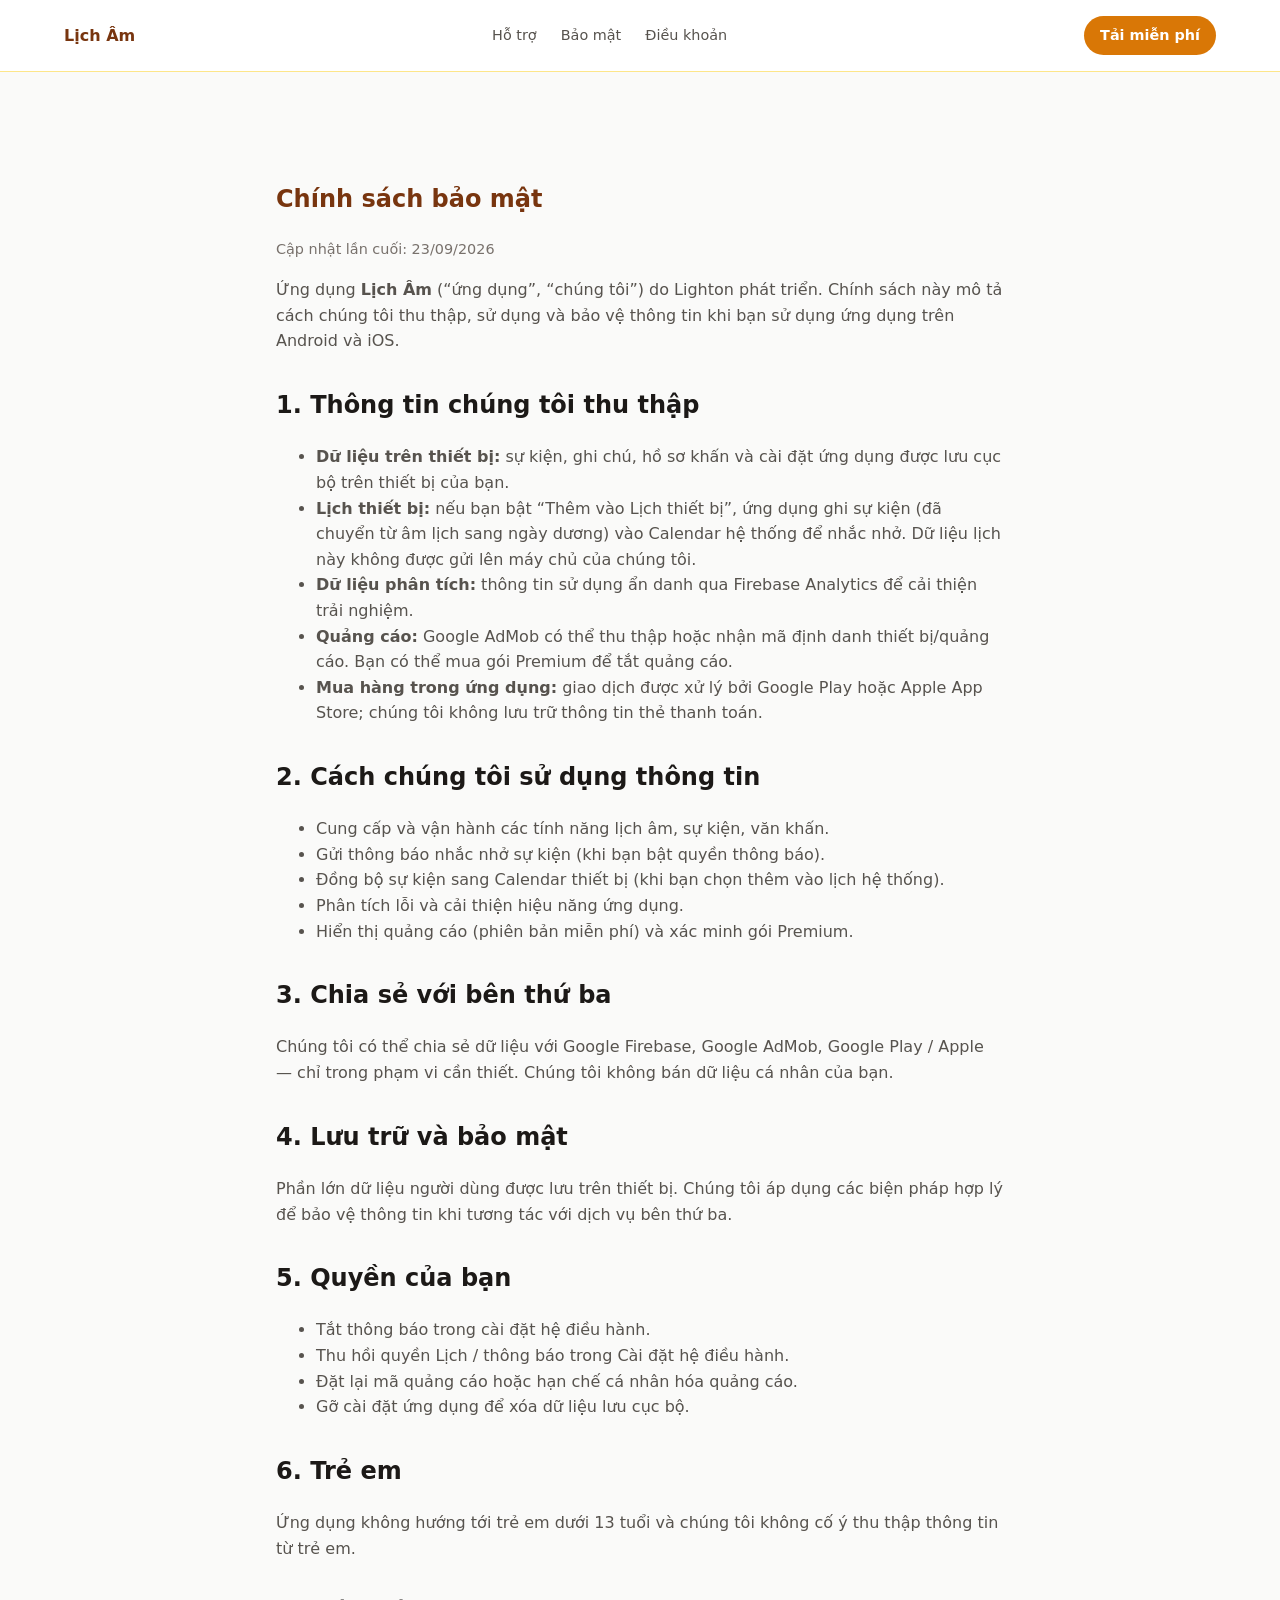
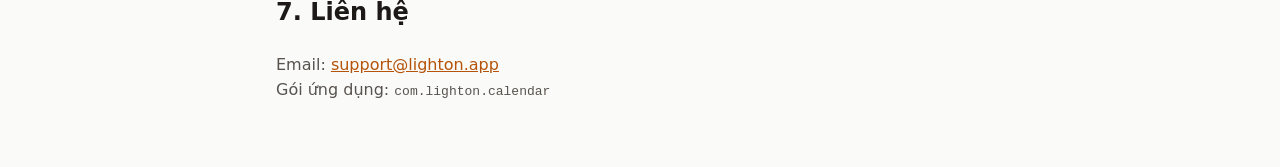
==== privacy/index.html @ c1385bf2 "Initial commit: Lịch Âm site with app-ads.txt at root Co-authored-by: Cursor <cursoragent@cursor.com" ====
<!DOCTYPE html>
<html lang="vi">
<head>
  <meta charset="utf-8">
  <meta name="viewport" content="width=device-width, initial-scale=1">
  <title>Chính sách bảo mật — Lịch Âm</title>
  <meta name="description" content="Chính sách bảo mật của ứng dụng Lịch Âm (com.lighton.calendar).">
  <link rel="icon" href="../icon.png?v=2" type="image/png">
  <link rel="apple-touch-icon" href="../icon.png?v=2">
  <link rel="stylesheet" href="../styles.css">
</head>
<body>
  <header class="header">
    <nav class="wrap nav">
      <a class="brand" href="../">Lịch Âm</a>
      <div class="nav-links">
        <a href="../support/">Hỗ trợ</a>
        <a href="../privacy/">Bảo mật</a>
        <a href="../terms/">Điều khoản</a>
      </div>
      <a class="btn" href="../#download">Tải miễn phí</a>
    </nav>
  </header>
  <article>
    <h1>Chính sách bảo mật</h1>
    <p class="date">Cập nhật lần cuối: 23/09/2026</p>
    <p>Ứng dụng <strong>Lịch Âm</strong> (“ứng dụng”, “chúng tôi”) do Lighton phát triển. Chính sách này mô tả cách chúng tôi thu thập, sử dụng và bảo vệ thông tin khi bạn sử dụng ứng dụng trên Android và iOS.</p>
    <h2>1. Thông tin chúng tôi thu thập</h2>
    <ul>
      <li><strong>Dữ liệu trên thiết bị:</strong> sự kiện, ghi chú, hồ sơ khấn và cài đặt ứng dụng được lưu cục bộ trên thiết bị của bạn.</li>
      <li><strong>Lịch thiết bị:</strong> nếu bạn bật “Thêm vào Lịch thiết bị”, ứng dụng ghi sự kiện (đã chuyển từ âm lịch sang ngày dương) vào Calendar hệ thống để nhắc nhở. Dữ liệu lịch này không được gửi lên máy chủ của chúng tôi.</li>
      <li><strong>Dữ liệu phân tích:</strong> thông tin sử dụng ẩn danh qua Firebase Analytics để cải thiện trải nghiệm.</li>
      <li><strong>Quảng cáo:</strong> Google AdMob có thể thu thập hoặc nhận mã định danh thiết bị/quảng cáo. Bạn có thể mua gói Premium để tắt quảng cáo.</li>
      <li><strong>Mua hàng trong ứng dụng:</strong> giao dịch được xử lý bởi Google Play hoặc Apple App Store; chúng tôi không lưu trữ thông tin thẻ thanh toán.</li>
    </ul>
    <h2>2. Cách chúng tôi sử dụng thông tin</h2>
    <ul>
      <li>Cung cấp và vận hành các tính năng lịch âm, sự kiện, văn khấn.</li>
      <li>Gửi thông báo nhắc nhở sự kiện (khi bạn bật quyền thông báo).</li>
      <li>Đồng bộ sự kiện sang Calendar thiết bị (khi bạn chọn thêm vào lịch hệ thống).</li>
      <li>Phân tích lỗi và cải thiện hiệu năng ứng dụng.</li>
      <li>Hiển thị quảng cáo (phiên bản miễn phí) và xác minh gói Premium.</li>
    </ul>
    <h2>3. Chia sẻ với bên thứ ba</h2>
    <p>Chúng tôi có thể chia sẻ dữ liệu với Google Firebase, Google AdMob, Google Play / Apple — chỉ trong phạm vi cần thiết. Chúng tôi không bán dữ liệu cá nhân của bạn.</p>
    <h2>4. Lưu trữ và bảo mật</h2>
    <p>Phần lớn dữ liệu người dùng được lưu trên thiết bị. Chúng tôi áp dụng các biện pháp hợp lý để bảo vệ thông tin khi tương tác với dịch vụ bên thứ ba.</p>
    <h2>5. Quyền của bạn</h2>
    <ul>
      <li>Tắt thông báo trong cài đặt hệ điều hành.</li>
      <li>Thu hồi quyền Lịch / thông báo trong Cài đặt hệ điều hành.</li>
      <li>Đặt lại mã quảng cáo hoặc hạn chế cá nhân hóa quảng cáo.</li>
      <li>Gỡ cài đặt ứng dụng để xóa dữ liệu lưu cục bộ.</li>
    </ul>
    <h2>6. Trẻ em</h2>
    <p>Ứng dụng không hướng tới trẻ em dưới 13 tuổi và chúng tôi không cố ý thu thập thông tin từ trẻ em.</p>
    <h2>7. Liên hệ</h2>
    <p>Email: <a href="mailto:support@lighton.app">support@lighton.app</a><br>Gói ứng dụng: <code>com.lighton.calendar</code></p>
  </article>
</body>
</html>
---- styles.css ----
:root {
  --amber-50: #fffbeb;
  --amber-100: #fef3c7;
  --amber-600: #d97706;
  --amber-700: #b45309;
  --amber-800: #92400e;
  --amber-900: #78350f;
  --red-600: #dc2626;
  --red-700: #b91c1c;
  --stone-50: #fafaf9;
  --stone-200: #e7e5e4;
  --stone-400: #a8a29e;
  --stone-500: #78716c;
  --stone-600: #57534e;
  --stone-800: #292524;
  --stone-900: #1c1917;
}

* { box-sizing: border-box; }
html, body { margin: 0; }
body {
  min-height: 100vh;
  background: var(--stone-50);
  color: var(--stone-900);
  font-family: ui-sans-serif, system-ui, -apple-system, sans-serif;
  line-height: 1.6;
}

a { color: inherit; }
.wrap { max-width: 72rem; margin: 0 auto; padding: 0 1.25rem; }
.header {
  position: sticky;
  top: 0;
  z-index: 20;
  background: rgba(255,255,255,.92);
  border-bottom: 1px solid #fde68a;
  backdrop-filter: blur(10px);
}
.nav { display: flex; align-items: center; justify-content: space-between; padding: 1rem 0; }
.brand { display: flex; align-items: center; gap: .75rem; font-weight: 600; color: var(--amber-900); text-decoration: none; }
.nav-links { display: none; gap: 1.5rem; font-size: .9rem; color: var(--stone-600); }
.nav-links a { text-decoration: none; }
.nav-links a:hover { color: var(--amber-700); }
.btn {
  display: inline-block; border-radius: 999px; padding: .5rem 1rem;
  background: var(--amber-600); color: #fff; text-decoration: none; font-weight: 600; font-size: .9rem;
}
.hero {
  background: linear-gradient(180deg, var(--amber-50), #fff 50%, var(--stone-50));
  padding: 4.5rem 0 3rem;
}
.hero h1 { font-size: clamp(2rem, 4vw, 3rem); line-height: 1.15; margin: 1rem 0; }
.muted { color: var(--stone-600); }
.badge {
  display: inline-block; background: var(--amber-100); color: var(--amber-800);
  border-radius: 999px; padding: .2rem .75rem; font-size: .75rem; font-weight: 700; letter-spacing: .04em;
}
.row { display: grid; gap: 2rem; }
@media (min-width: 800px) {
  .row.two { grid-template-columns: 1fr 1fr; align-items: center; }
  .nav-links { display: flex; }
}
.card { background: #fff; border: 1px solid var(--stone-200); border-radius: 1rem; padding: 1.25rem; }
.grid3 { display: grid; gap: 1rem; }
@media (min-width: 800px) { .grid3 { grid-template-columns: repeat(3, 1fr); } }
.cta { background: linear-gradient(90deg, var(--amber-700), var(--red-700)); color: #fff; padding: 3.5rem 0; text-align: center; }
.cta a { background: #fff; color: var(--amber-800); }
.footer { border-top: 1px solid var(--stone-200); background: #fff; padding: 2.5rem 0; }
.footer-grid { display: grid; gap: 2rem; }
@media (min-width: 800px) { .footer-grid { grid-template-columns: 1fr 1fr 1fr; } }
.footer a { color: var(--stone-600); text-decoration: none; }
.footer a:hover { color: var(--amber-700); }
article { max-width: 48rem; margin: 0 auto; padding: 5.5rem 1.25rem 3rem; color: var(--stone-600); }
article h1 { color: var(--amber-900); }
article h2 { color: var(--stone-900); margin-top: 2rem; }
article a { color: var(--amber-700); }
.date { color: var(--stone-500); font-size: .9rem; }
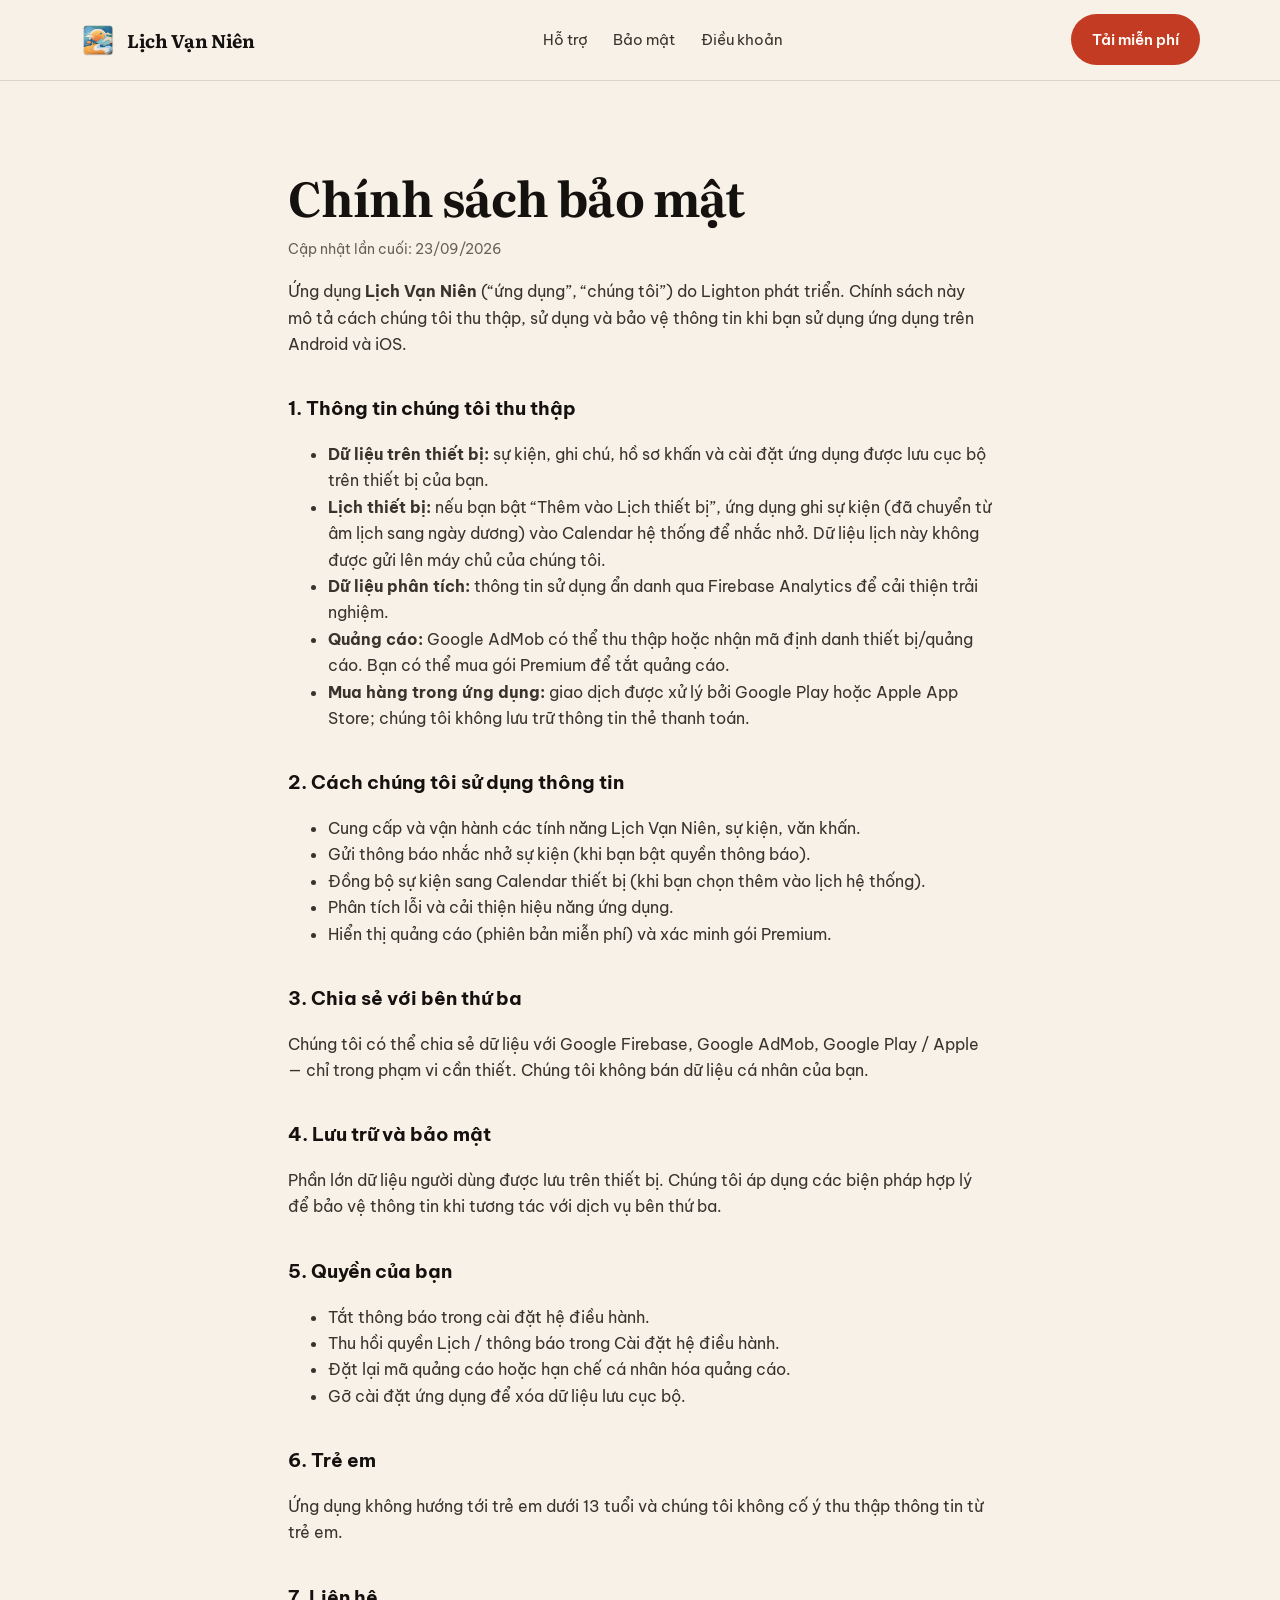
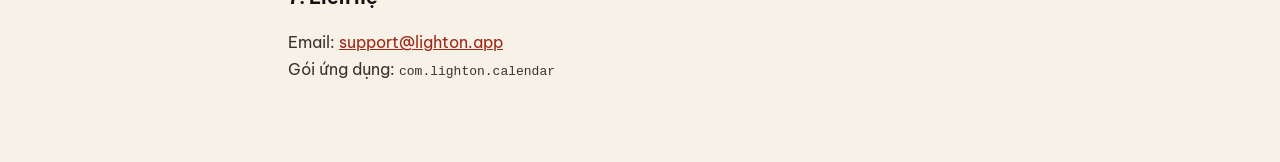
==== commit 591a1942: "Update marketing and support pages for Lịch Vạn Niên. Co-authored-by: Cursor <cursoragent@cursor.com" ====
--- a/privacy/index.html
+++ b/privacy/index.html
@@ -3,16 +3,19 @@
 <head>
   <meta charset="utf-8">
   <meta name="viewport" content="width=device-width, initial-scale=1">
-  <title>Chính sách bảo mật — Lịch Âm</title>
-  <meta name="description" content="Chính sách bảo mật của ứng dụng Lịch Âm (com.lighton.calendar).">
+  <title>Chính sách bảo mật — Lịch Vạn Niên</title>
+  <meta name="description" content="Chính sách bảo mật của ứng dụng Lịch Vạn Niên (com.lighton.calendar).">
   <link rel="icon" href="../icon.png?v=2" type="image/png">
   <link rel="apple-touch-icon" href="../icon.png?v=2">
   <link rel="stylesheet" href="../styles.css">
 </head>
 <body>
-  <header class="header">
+  <header class="site-header">
     <nav class="wrap nav">
-      <a class="brand" href="../">Lịch Âm</a>
+      <a class="brand" href="../">
+        <img src="../icon.png" alt="" width="36" height="36">
+        Lịch Vạn Niên
+      </a>
       <div class="nav-links">
         <a href="../support/">Hỗ trợ</a>
         <a href="../privacy/">Bảo mật</a>
@@ -21,10 +24,10 @@
       <a class="btn" href="../#download">Tải miễn phí</a>
     </nav>
   </header>
-  <article>
+  <article class="page">
     <h1>Chính sách bảo mật</h1>
     <p class="date">Cập nhật lần cuối: 23/09/2026</p>
-    <p>Ứng dụng <strong>Lịch Âm</strong> (“ứng dụng”, “chúng tôi”) do Lighton phát triển. Chính sách này mô tả cách chúng tôi thu thập, sử dụng và bảo vệ thông tin khi bạn sử dụng ứng dụng trên Android và iOS.</p>
+    <p>Ứng dụng <strong>Lịch Vạn Niên</strong> (“ứng dụng”, “chúng tôi”) do Lighton phát triển. Chính sách này mô tả cách chúng tôi thu thập, sử dụng và bảo vệ thông tin khi bạn sử dụng ứng dụng trên Android và iOS.</p>
     <h2>1. Thông tin chúng tôi thu thập</h2>
     <ul>
       <li><strong>Dữ liệu trên thiết bị:</strong> sự kiện, ghi chú, hồ sơ khấn và cài đặt ứng dụng được lưu cục bộ trên thiết bị của bạn.</li>
@@ -35,7 +38,7 @@
     </ul>
     <h2>2. Cách chúng tôi sử dụng thông tin</h2>
     <ul>
-      <li>Cung cấp và vận hành các tính năng lịch âm, sự kiện, văn khấn.</li>
+      <li>Cung cấp và vận hành các tính năng Lịch Vạn Niên, sự kiện, văn khấn.</li>
       <li>Gửi thông báo nhắc nhở sự kiện (khi bạn bật quyền thông báo).</li>
       <li>Đồng bộ sự kiện sang Calendar thiết bị (khi bạn chọn thêm vào lịch hệ thống).</li>
       <li>Phân tích lỗi và cải thiện hiệu năng ứng dụng.</li>
--- a/styles.css
+++ b/styles.css
@@ -1,77 +1,480 @@
+@import url("https://fonts.googleapis.com/css2?family=Be+Vietnam+Pro:wght@400;500;600;700&family=Literata:opsz,wght@7..72,500;7..72,700&display=swap");
+
 :root {
-  --amber-50: #fffbeb;
-  --amber-100: #fef3c7;
-  --amber-600: #d97706;
-  --amber-700: #b45309;
-  --amber-800: #92400e;
-  --amber-900: #78350f;
-  --red-600: #dc2626;
-  --red-700: #b91c1c;
-  --stone-50: #fafaf9;
-  --stone-200: #e7e5e4;
-  --stone-400: #a8a29e;
-  --stone-500: #78716c;
-  --stone-600: #57534e;
-  --stone-800: #292524;
-  --stone-900: #1c1917;
+  --ink: #14110f;
+  --ink-soft: #3a322c;
+  --paper: #f7f1e8;
+  --paper-deep: #ebe2d4;
+  --cinnabar: #c23b22;
+  --cinnabar-deep: #9a2a16;
+  --jade: #1f6b4a;
+  --line: rgba(20, 17, 15, 0.12);
+  --muted: #6b5f55;
+  --white: #fffdf9;
+  --radius: 1.25rem;
+  --font-body: "Be Vietnam Pro", sans-serif;
+  --font-display: "Literata", Georgia, serif;
+  --max: 70rem;
 }
 
 * { box-sizing: border-box; }
-html, body { margin: 0; }
+html { scroll-behavior: smooth; }
 body {
+  margin: 0;
   min-height: 100vh;
-  background: var(--stone-50);
-  color: var(--stone-900);
-  font-family: ui-sans-serif, system-ui, -apple-system, sans-serif;
-  line-height: 1.6;
+  color: var(--ink);
+  background: var(--paper);
+  font-family: var(--font-body);
+  line-height: 1.65;
+  -webkit-font-smoothing: antialiased;
 }
 
 a { color: inherit; }
-.wrap { max-width: 72rem; margin: 0 auto; padding: 0 1.25rem; }
-.header {
+img { max-width: 100%; display: block; }
+
+.wrap {
+  width: min(100% - 2.5rem, var(--max));
+  margin-inline: auto;
+}
+
+/* —— Site chrome —— */
+.site-header {
   position: sticky;
   top: 0;
-  z-index: 20;
-  background: rgba(255,255,255,.92);
-  border-bottom: 1px solid #fde68a;
-  backdrop-filter: blur(10px);
-}
-.nav { display: flex; align-items: center; justify-content: space-between; padding: 1rem 0; }
-.brand { display: flex; align-items: center; gap: .75rem; font-weight: 600; color: var(--amber-900); text-decoration: none; }
-.nav-links { display: none; gap: 1.5rem; font-size: .9rem; color: var(--stone-600); }
-.nav-links a { text-decoration: none; }
-.nav-links a:hover { color: var(--amber-700); }
+  z-index: 40;
+  background: color-mix(in srgb, var(--paper) 88%, transparent);
+  border-bottom: 1px solid var(--line);
+  backdrop-filter: blur(12px);
+}
+.nav {
+  display: flex;
+  align-items: center;
+  justify-content: space-between;
+  gap: 1rem;
+  padding: 0.9rem 0;
+}
+.brand {
+  display: inline-flex;
+  align-items: center;
+  gap: 0.7rem;
+  text-decoration: none;
+  font-family: var(--font-display);
+  font-weight: 700;
+  font-size: 1.15rem;
+  letter-spacing: -0.02em;
+}
+.brand img {
+  width: 2.25rem;
+  height: 2.25rem;
+  border-radius: 0.65rem;
+}
+.nav-links {
+  display: none;
+  gap: 1.6rem;
+  font-size: 0.92rem;
+  color: var(--ink-soft);
+}
+.nav-links a {
+  text-decoration: none;
+  position: relative;
+}
+.nav-links a::after {
+  content: "";
+  position: absolute;
+  left: 0;
+  bottom: -0.2rem;
+  width: 100%;
+  height: 1.5px;
+  background: var(--cinnabar);
+  transform: scaleX(0);
+  transform-origin: left;
+  transition: transform 0.25s ease;
+}
+.nav-links a:hover::after { transform: scaleX(1); }
+
 .btn {
-  display: inline-block; border-radius: 999px; padding: .5rem 1rem;
-  background: var(--amber-600); color: #fff; text-decoration: none; font-weight: 600; font-size: .9rem;
-}
+  display: inline-flex;
+  align-items: center;
+  justify-content: center;
+  gap: 0.5rem;
+  padding: 0.75rem 1.25rem;
+  border-radius: 999px;
+  border: 1px solid transparent;
+  background: var(--cinnabar);
+  color: var(--white);
+  font-weight: 600;
+  font-size: 0.95rem;
+  text-decoration: none;
+  transition: transform 0.2s ease, background 0.2s ease;
+}
+.btn:hover {
+  background: var(--cinnabar-deep);
+  transform: translateY(-1px);
+}
+.btn-dark {
+  background: var(--ink);
+}
+.btn-dark:hover { background: #000; }
+.btn-ghost {
+  background: transparent;
+  border-color: var(--line);
+  color: var(--ink);
+}
+.btn-ghost:hover {
+  background: var(--white);
+  transform: none;
+}
+
+/* —— Marketing hero —— */
 .hero {
-  background: linear-gradient(180deg, var(--amber-50), #fff 50%, var(--stone-50));
-  padding: 4.5rem 0 3rem;
-}
-.hero h1 { font-size: clamp(2rem, 4vw, 3rem); line-height: 1.15; margin: 1rem 0; }
-.muted { color: var(--stone-600); }
-.badge {
-  display: inline-block; background: var(--amber-100); color: var(--amber-800);
-  border-radius: 999px; padding: .2rem .75rem; font-size: .75rem; font-weight: 700; letter-spacing: .04em;
-}
-.row { display: grid; gap: 2rem; }
+  position: relative;
+  min-height: min(92vh, 54rem);
+  display: grid;
+  align-items: end;
+  overflow: hidden;
+  color: var(--white);
+  isolation: isolate;
+}
+.hero-bg {
+  position: absolute;
+  inset: 0;
+  z-index: -2;
+  background:
+    radial-gradient(ellipse 80% 60% at 70% 20%, rgba(194, 59, 34, 0.55), transparent 55%),
+    radial-gradient(ellipse 50% 50% at 15% 80%, rgba(31, 107, 74, 0.35), transparent 50%),
+    linear-gradient(155deg, #1a120e 0%, #3d1a14 42%, #0f1f18 100%);
+}
+.hero-bg::after {
+  content: "";
+  position: absolute;
+  inset: 0;
+  opacity: 0.18;
+  background-image:
+    linear-gradient(rgba(255,255,255,0.06) 1px, transparent 1px),
+    linear-gradient(90deg, rgba(255,255,255,0.06) 1px, transparent 1px);
+  background-size: 48px 48px;
+  mask-image: radial-gradient(ellipse at center, #000 30%, transparent 75%);
+}
+.hero-inner {
+  width: min(100% - 2.5rem, var(--max));
+  margin: 0 auto;
+  padding: 7rem 0 3.5rem;
+  display: grid;
+  gap: 2.5rem;
+}
+.hero-copy {
+  max-width: 34rem;
+  animation: rise 0.9s ease both;
+}
+.hero-brand {
+  font-family: var(--font-display);
+  font-size: clamp(2.8rem, 8vw, 4.75rem);
+  font-weight: 700;
+  line-height: 0.95;
+  letter-spacing: -0.03em;
+  margin: 0 0 1.25rem;
+}
+.hero-lead {
+  margin: 0 0 1.75rem;
+  font-size: 1.1rem;
+  color: rgba(255, 253, 249, 0.82);
+  max-width: 28rem;
+}
+.hero-actions {
+  display: flex;
+  flex-wrap: wrap;
+  gap: 0.85rem;
+}
+.hero-visual {
+  justify-self: center;
+  width: min(100%, 22rem);
+  aspect-ratio: 1;
+  animation: float-in 1.1s 0.15s ease both;
+}
+.hero-orb {
+  width: 100%;
+  height: 100%;
+  border-radius: 50%;
+  background:
+    radial-gradient(circle at 35% 30%, rgba(255,253,249,0.35), transparent 40%),
+    linear-gradient(160deg, #fff8ef 0%, #f0d9b8 45%, #c23b22 100%);
+  display: grid;
+  place-items: center;
+  box-shadow: 0 30px 80px rgba(0,0,0,0.35);
+  animation: drift 8s ease-in-out infinite;
+  position: relative;
+}
+.hero-orb::before {
+  content: "";
+  position: absolute;
+  inset: 8%;
+  border-radius: 50%;
+  border: 1px solid rgba(20, 17, 15, 0.12);
+}
+.hero-orb-day {
+  text-align: center;
+  color: var(--ink);
+  z-index: 1;
+}
+.hero-orb-day small {
+  display: block;
+  font-size: 0.85rem;
+  letter-spacing: 0.08em;
+  text-transform: uppercase;
+  color: var(--ink-soft);
+}
+.hero-orb-day strong {
+  display: block;
+  font-family: var(--font-display);
+  font-size: clamp(3.5rem, 12vw, 5rem);
+  line-height: 1;
+  margin: 0.2rem 0;
+}
+.hero-orb-day span {
+  font-size: 0.95rem;
+  color: var(--cinnabar-deep);
+  font-weight: 600;
+}
+
+@keyframes rise {
+  from { opacity: 0; transform: translateY(24px); }
+  to { opacity: 1; transform: none; }
+}
+@keyframes float-in {
+  from { opacity: 0; transform: translateY(36px) scale(0.96); }
+  to { opacity: 1; transform: none; }
+}
+@keyframes drift {
+  0%, 100% { transform: translateY(0); }
+  50% { transform: translateY(-10px); }
+}
+
+@media (min-width: 880px) {
+  .nav-links { display: flex; }
+  .hero-inner {
+    grid-template-columns: 1.1fr 0.9fr;
+    align-items: center;
+    padding: 8.5rem 0 4.5rem;
+  }
+  .hero-visual { justify-self: end; width: 24rem; }
+}
+
+/* —— Sections —— */
+.section {
+  padding: 4.5rem 0;
+}
+.section-head {
+  max-width: 34rem;
+  margin-bottom: 2.5rem;
+}
+.section-head h2 {
+  font-family: var(--font-display);
+  font-size: clamp(1.9rem, 3.5vw, 2.6rem);
+  line-height: 1.15;
+  margin: 0 0 0.75rem;
+  letter-spacing: -0.02em;
+}
+.section-head p {
+  margin: 0;
+  color: var(--muted);
+  font-size: 1.05rem;
+}
+
+.feature-list {
+  display: grid;
+  gap: 0;
+  border-top: 1px solid var(--line);
+}
+.feature-row {
+  display: grid;
+  gap: 0.75rem;
+  padding: 1.5rem 0;
+  border-bottom: 1px solid var(--line);
+  animation: rise 0.7s ease both;
+}
+.feature-row:nth-child(2) { animation-delay: 0.05s; }
+.feature-row:nth-child(3) { animation-delay: 0.1s; }
+.feature-row:nth-child(4) { animation-delay: 0.15s; }
+.feature-row h3 {
+  margin: 0;
+  font-size: 1.15rem;
+  font-weight: 600;
+}
+.feature-row p {
+  margin: 0;
+  color: var(--muted);
+}
 @media (min-width: 800px) {
-  .row.two { grid-template-columns: 1fr 1fr; align-items: center; }
-  .nav-links { display: flex; }
-}
-.card { background: #fff; border: 1px solid var(--stone-200); border-radius: 1rem; padding: 1.25rem; }
-.grid3 { display: grid; gap: 1rem; }
-@media (min-width: 800px) { .grid3 { grid-template-columns: repeat(3, 1fr); } }
-.cta { background: linear-gradient(90deg, var(--amber-700), var(--red-700)); color: #fff; padding: 3.5rem 0; text-align: center; }
-.cta a { background: #fff; color: var(--amber-800); }
-.footer { border-top: 1px solid var(--stone-200); background: #fff; padding: 2.5rem 0; }
-.footer-grid { display: grid; gap: 2rem; }
-@media (min-width: 800px) { .footer-grid { grid-template-columns: 1fr 1fr 1fr; } }
-.footer a { color: var(--stone-600); text-decoration: none; }
-.footer a:hover { color: var(--amber-700); }
-article { max-width: 48rem; margin: 0 auto; padding: 5.5rem 1.25rem 3rem; color: var(--stone-600); }
-article h1 { color: var(--amber-900); }
-article h2 { color: var(--stone-900); margin-top: 2rem; }
-article a { color: var(--amber-700); }
-.date { color: var(--stone-500); font-size: .9rem; }
+  .feature-row {
+    grid-template-columns: 14rem 1fr;
+    align-items: baseline;
+    gap: 2rem;
+  }
+}
+
+.band {
+  background: var(--ink);
+  color: var(--white);
+  padding: 4rem 0;
+  text-align: center;
+}
+.band h2 {
+  font-family: var(--font-display);
+  font-size: clamp(1.8rem, 3vw, 2.4rem);
+  margin: 0 0 0.75rem;
+}
+.band p {
+  margin: 0 auto 1.5rem;
+  max-width: 28rem;
+  color: rgba(255,253,249,0.75);
+}
+.band .btn {
+  background: var(--white);
+  color: var(--ink);
+}
+.band .btn:hover { background: var(--paper); }
+
+.site-footer {
+  border-top: 1px solid var(--line);
+  background: var(--paper-deep);
+  padding: 3rem 0 2.5rem;
+}
+.footer-grid {
+  display: grid;
+  gap: 2rem;
+}
+.footer-grid strong {
+  display: block;
+  margin-bottom: 0.65rem;
+  font-size: 0.85rem;
+  letter-spacing: 0.04em;
+  text-transform: uppercase;
+  color: var(--muted);
+}
+.footer-grid a {
+  display: block;
+  text-decoration: none;
+  color: var(--ink-soft);
+  margin-bottom: 0.4rem;
+}
+.footer-grid a:hover { color: var(--cinnabar); }
+.footer-brand {
+  font-family: var(--font-display);
+  font-size: 1.35rem;
+  font-weight: 700;
+  margin: 0 0 0.5rem;
+}
+.footer-note {
+  color: var(--muted);
+  font-size: 0.92rem;
+  margin: 0;
+  max-width: 22rem;
+}
+@media (min-width: 800px) {
+  .footer-grid { grid-template-columns: 1.4fr 1fr 1fr; }
+}
+
+/* —— Support / legal pages —— */
+.page {
+  width: min(100% - 2.5rem, 44rem);
+  margin: 0 auto;
+  padding: 5.5rem 0 4rem;
+  color: var(--ink-soft);
+}
+.page h1 {
+  font-family: var(--font-display);
+  font-size: clamp(2.2rem, 4vw, 3rem);
+  color: var(--ink);
+  margin: 0 0 0.75rem;
+  letter-spacing: -0.02em;
+  line-height: 1.15;
+}
+.page .lede {
+  font-size: 1.1rem;
+  margin: 0 0 2rem;
+  color: var(--muted);
+}
+.page h2 {
+  color: var(--ink);
+  font-size: 1.2rem;
+  margin: 2.25rem 0 0.75rem;
+}
+.page a { color: var(--cinnabar-deep); }
+.page .date {
+  color: var(--muted);
+  font-size: 0.9rem;
+}
+
+.contact-block {
+  padding: 1.5rem 0;
+  border-top: 1px solid var(--line);
+  border-bottom: 1px solid var(--line);
+  margin-bottom: 2rem;
+}
+.contact-block a.mail {
+  font-family: var(--font-display);
+  font-size: 1.5rem;
+  font-weight: 700;
+  text-decoration: none;
+  color: var(--ink);
+}
+.contact-block a.mail:hover { color: var(--cinnabar); }
+.meta {
+  margin: 0.5rem 0 0;
+  font-size: 0.9rem;
+  color: var(--muted);
+}
+
+.faq {
+  display: grid;
+  gap: 0.5rem;
+}
+.faq details {
+  border-bottom: 1px solid var(--line);
+  padding: 1rem 0;
+}
+.faq summary {
+  cursor: pointer;
+  font-weight: 600;
+  color: var(--ink);
+  list-style: none;
+}
+.faq summary::-webkit-details-marker { display: none; }
+.faq summary::after {
+  content: "+";
+  float: right;
+  color: var(--cinnabar);
+  font-weight: 500;
+}
+.faq details[open] summary::after { content: "−"; }
+.faq details p {
+  margin: 0.75rem 0 0;
+  color: var(--muted);
+}
+
+/* Legacy aliases used by privacy/terms */
+.header { /* maps old class */ }
+.article, article.page-legacy {
+  width: min(100% - 2.5rem, 44rem);
+  margin: 0 auto;
+  padding: 5.5rem 0 4rem;
+  color: var(--ink-soft);
+}
+article h1 {
+  font-family: var(--font-display);
+  color: var(--ink);
+}
+article h2 { color: var(--ink); margin-top: 2rem; }
+article a { color: var(--cinnabar-deep); }
+.muted { color: var(--muted); }
+.card {
+  background: var(--white);
+  border: 1px solid var(--line);
+  border-radius: var(--radius);
+  padding: 1.25rem;
+}
+.btn, .brand { /* already defined */ }
+.nav { /* already */ }
+.wrap { /* already */ }
+.footer { /* prefer .site-footer */ }
+)
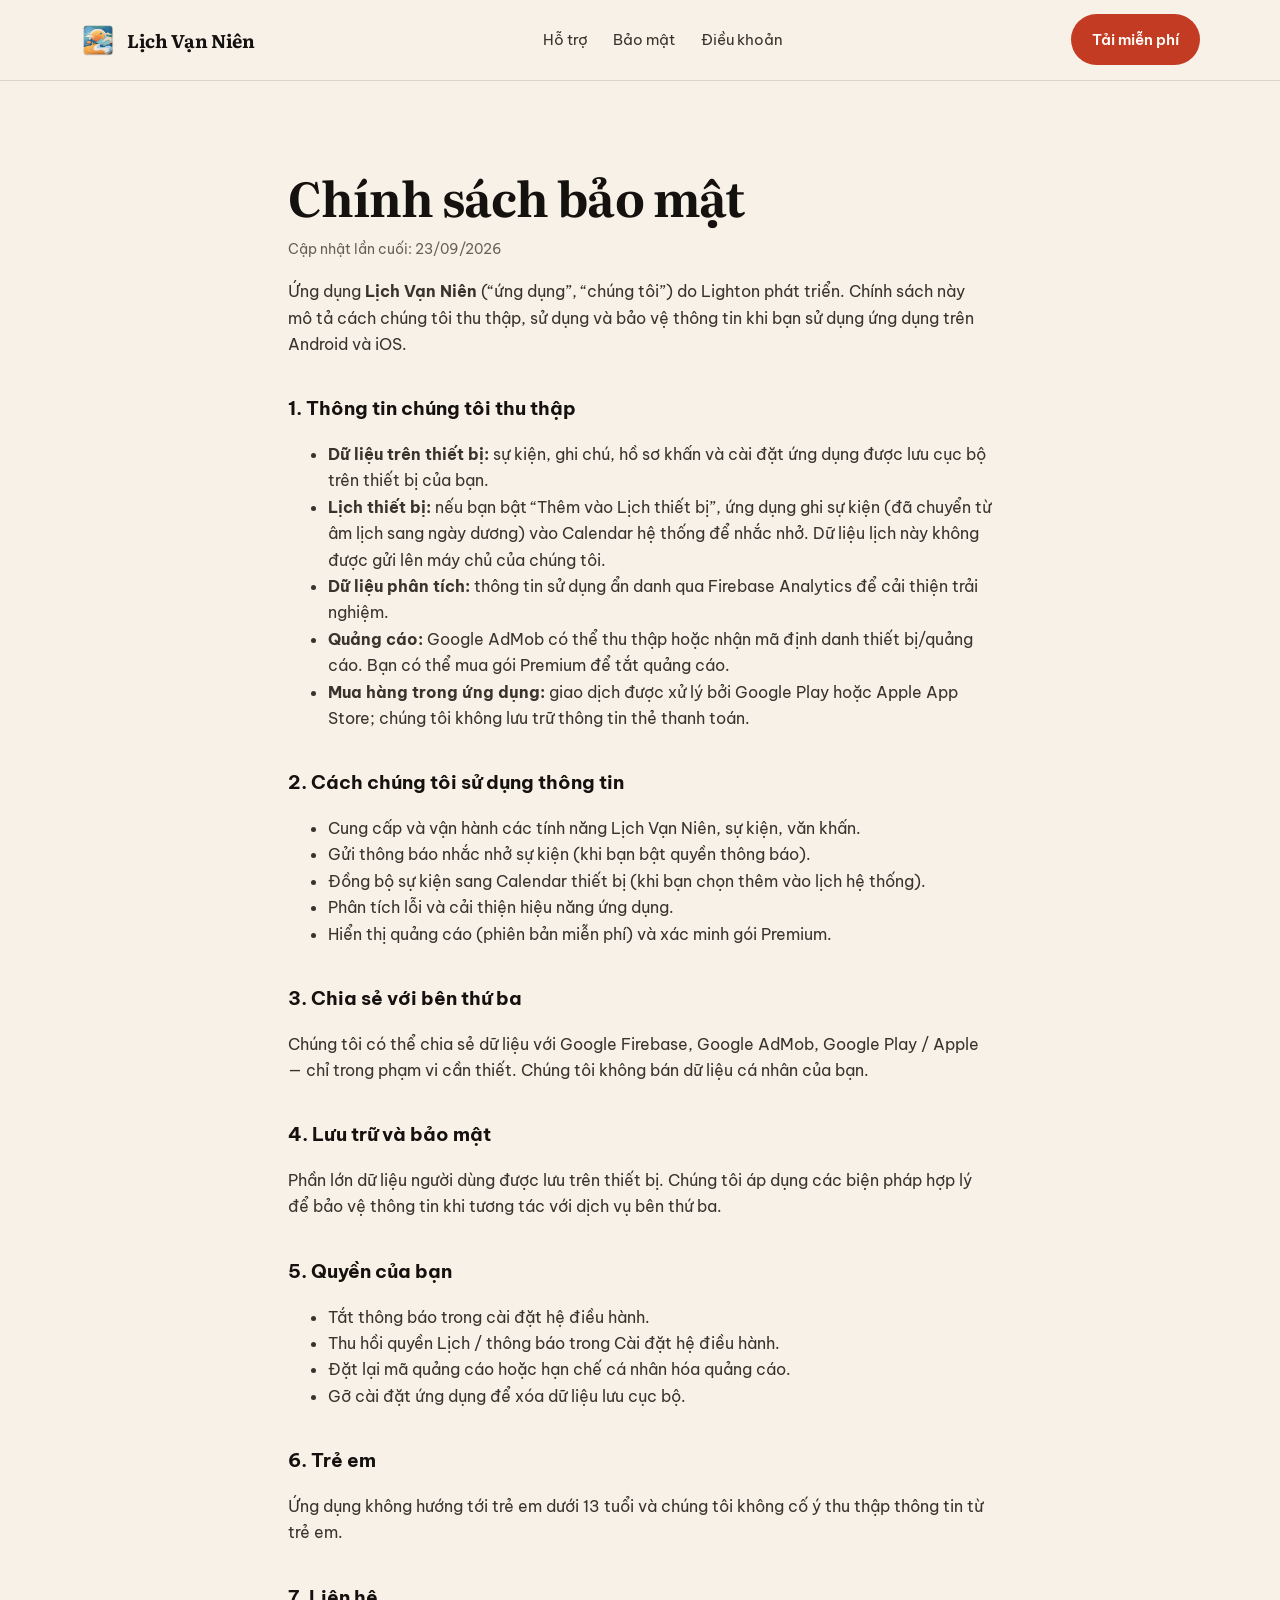
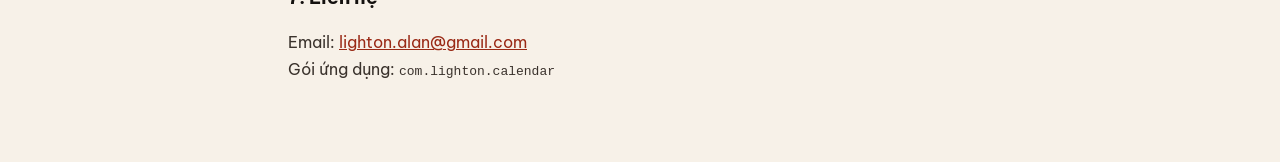
==== commit a55bbf0e: "Update support email to lighton.alan@gmail.com. Co-authored-by: Cursor <cursoragent@cursor.com>" ====
--- a/privacy/index.html
+++ b/privacy/index.html
@@ -58,7 +58,7 @@
     <h2>6. Trẻ em</h2>
     <p>Ứng dụng không hướng tới trẻ em dưới 13 tuổi và chúng tôi không cố ý thu thập thông tin từ trẻ em.</p>
     <h2>7. Liên hệ</h2>
-    <p>Email: <a href="mailto:support@lighton.app">support@lighton.app</a><br>Gói ứng dụng: <code>com.lighton.calendar</code></p>
+    <p>Email: <a href="mailto:lighton.alan@gmail.com">lighton.alan@gmail.com</a><br>Gói ứng dụng: <code>com.lighton.calendar</code></p>
   </article>
 </body>
 </html>
